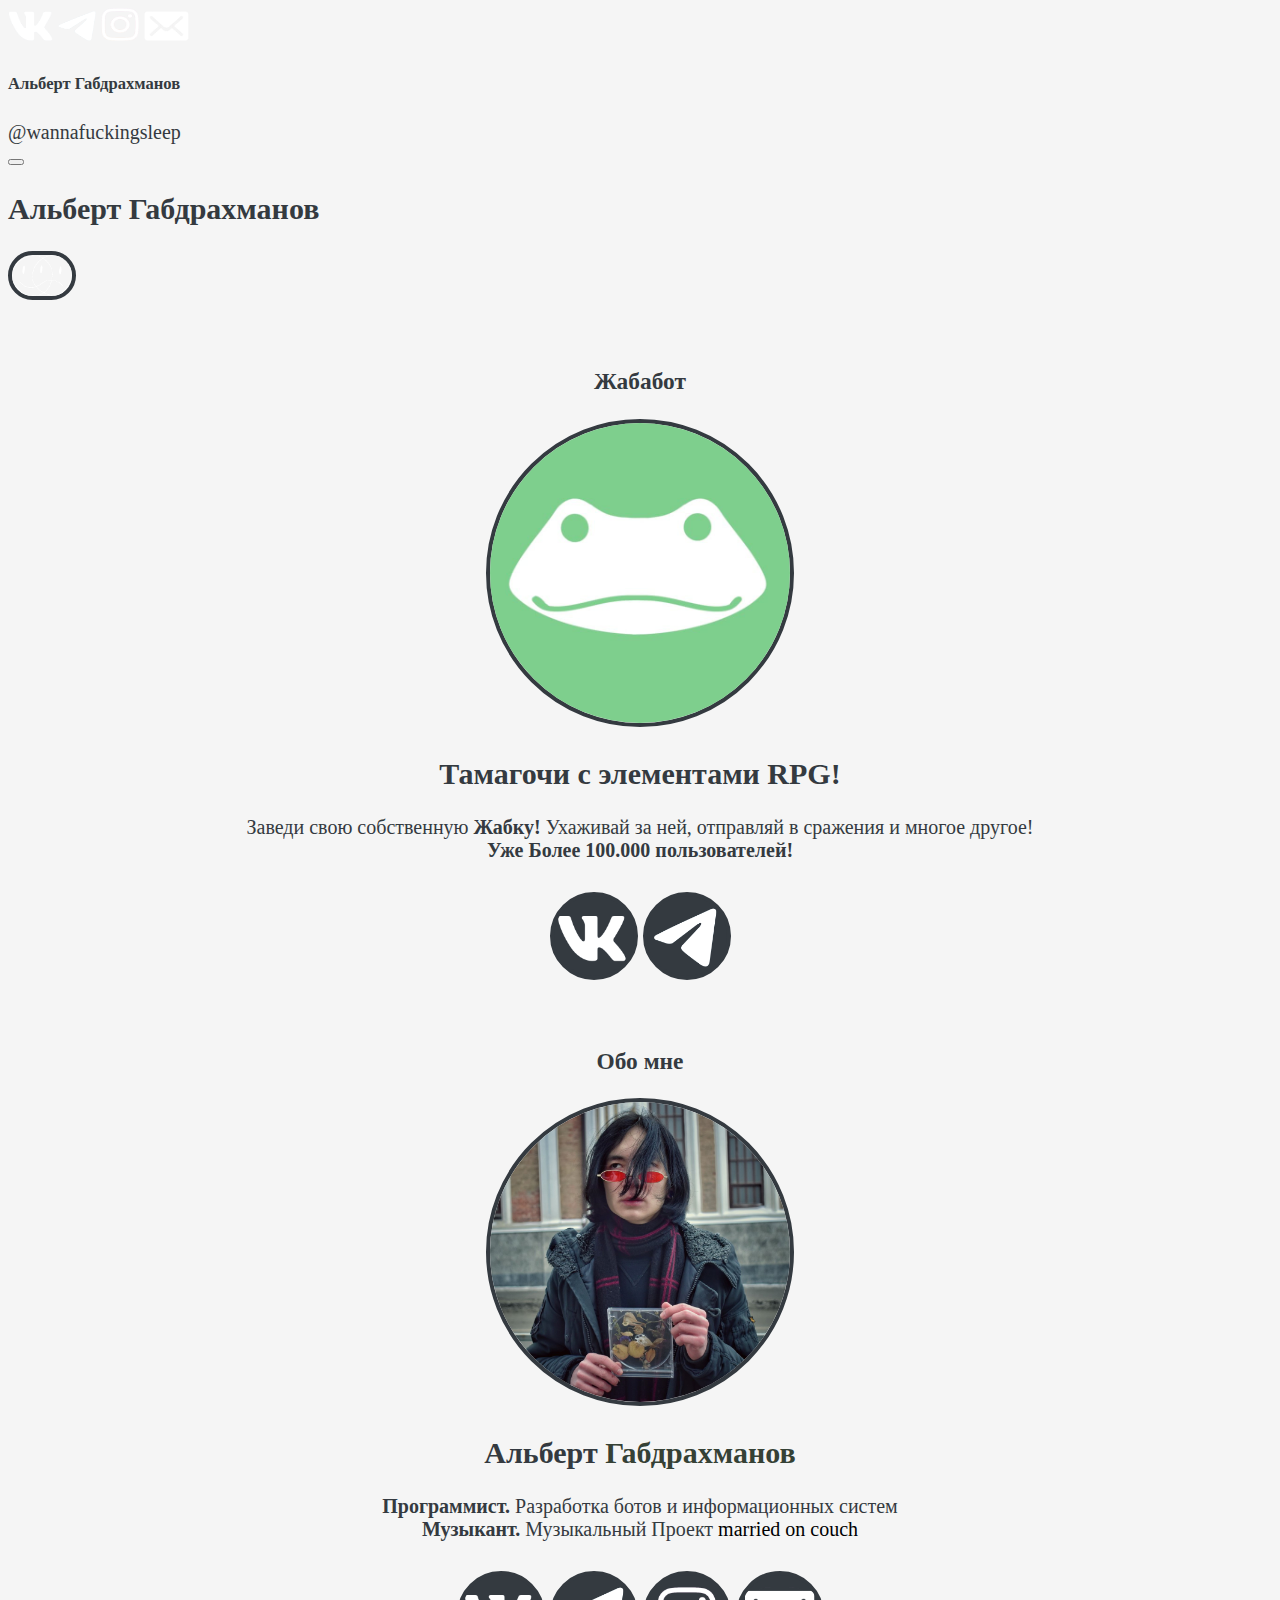
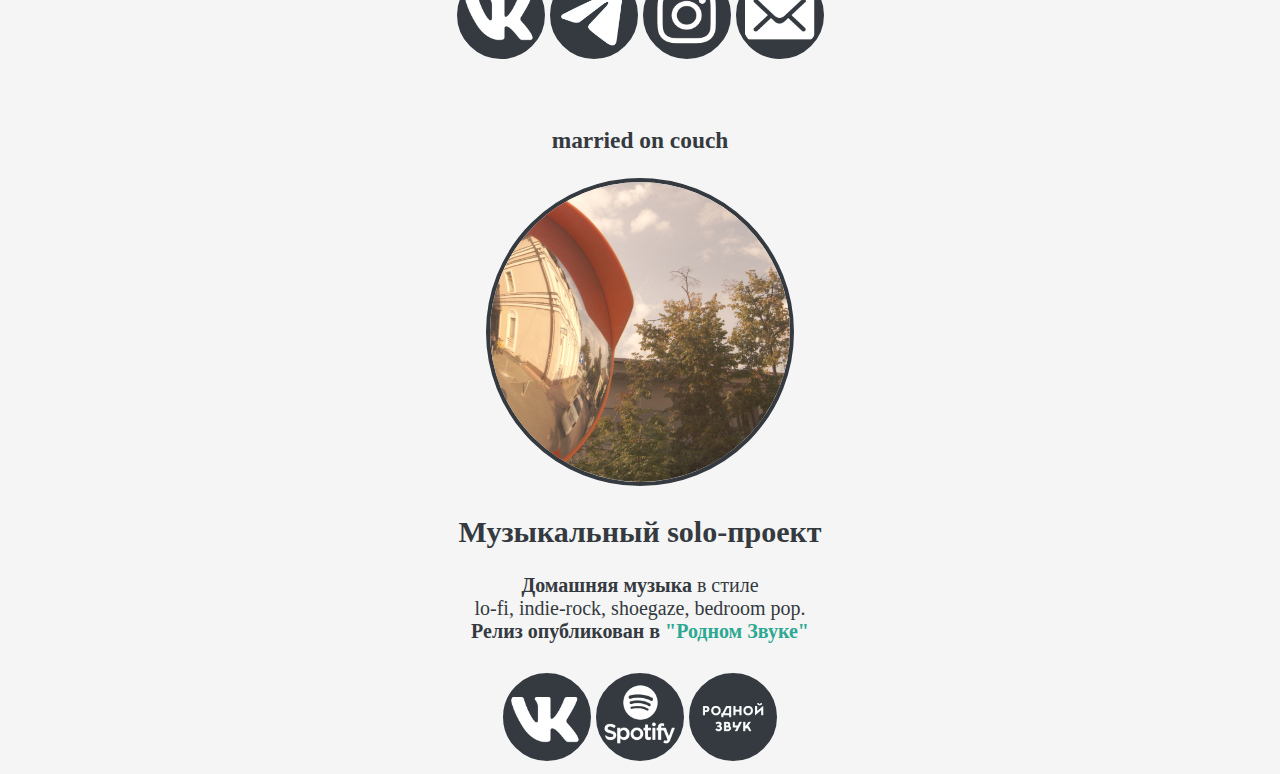
==== index.html @ 357e08f5 "modify adaptation" ====
<!doctype html>
<html lang="en">
  <head>
	<meta charset="utf-8">
	<title>Wanna Sleep!</title>
	<link rel="shortcut icon" href="logo.ico" type="image/x-icon">
	<link rel="stylesheet" href="https://cdn.jsdelivr.net/npm/bootstrap@4.5.3/dist/css/bootstrap.min.css"
		  integrity="sha384-TX8t27EcRE3e/ihU7zmQxVncDAy5uIKz4rEkgIXeMed4M0jlfIDPvg6uqKI2xXr2"
		  crossorigin="anonymous">
	<link rel="stylesheet" href="home_style.css">
	
  </head>
  <body style="background-color: whitesmoke;">

	<div class="collapse" id="navbarToggleExternalContent">
		<div class="bg-dark p-1">
			<a class="navbar-brand" href="https://vk.com/wannafuckingsleep" target="_blank">
				<img src="vklogo.png" width="45" height="30" alt="" loading="lazy">
			</a>
			<a class="navbar-brand" href="https://t.me/wannafuckingsleep" target="_blank">
				<img src="tglogo.png" width="38" height="30" alt="" loading="lazy">
			</a>
			<a class="navbar-brand" href="https://instagram.com/wannafuckingsleep" target="_blank">
				<img src="instlogo.png" width="38" height="33" alt="" loading="lazy">
			</a>
			<a class="navbar-brand" href="mailto:wannasleeptoday@gmail.com" target="_blank">
				<img src="emaillogo.png" width="45" height="30" alt="" loading="lazy">
			</a>
			<h5 class="text-white h5">Альберт Габдрахманов</h5>
			<span class="text-muted">@wannafuckingsleep</span>
		</div>
	</div>
	<div>
		<nav class="navbar navbar-dark bg-dark">
			<button class="navbar-toggler" type="button" data-toggle="collapse" data-target="#navbarToggleExternalContent" aria-controls="navbarToggleExternalContent" aria-expanded="false" aria-label="Toggle navigation">
			<span class="navbar-toggler-icon"></span>
			</button>
			<h2 class="text-white h2">Альберт Габдрахманов</h2>
			<img id="my_photo" src="wannasleep.png" alt="" width="60" height="41">
			
		</nav>
	</div>
	
	<div class="container-fluid">
		<div class="row">
			<div class="col-xs-6 col-sm-6 col-md-6 col-lg-4" style="background-color: whitesmoke; text-align: center;">
				<h3 style="margin-top: 5%;"><strong>Жабабот</strong></h3>
				<img id="main_photo" src="toadbot.jpg" alt="">
				<p></p>
				<h2><span><strong>Тамагочи с элементами RPG!</strong></span><br/></h2>
				<p>Заведи</span> свою собственную <strong>Жабку!</strong> Ухаживай за ней, отправляй в сражения и многое другое! <strong><br>Уже Более 100.000 пользователей!</strong></p>
				<a href="https://vk.com/toadbot" target="_blank"><img class="link_image" src='vk.png'></a>
				<a href="https://t.me/tgtoadbot?start" target="_blank"><img class="link_image"' src='tg.png'></a>
				
			</div>

			<div class="col-xs-6 col-sm-6 col-md-6 col-lg-4" style="background-color: whitesmoke; text-align: center;">
				<h3 style="margin-top: 5%;"><strong>Обо мне</strong></h3>
				<img id="main_photo" src="albert.jpg" alt="">
				<p></p>
				<h2><strong>Альберт<span style="color: #354135;"> Габдрахманов</span></strong></h2>
				<p><span><strong>Программист.</strong></span> Разработка ботов и информационных систем<br/>
					<span><strong>Музыкант.</strong></span> Музыкальный Проект 
					<a href='https://vk.com/somethingband' target="_blank" style="text-decoration:none; color: black">married on couch</a>
				</p>
				<a href="https://vk.com/gafcat" target="_blank"><img class="link_image" src='vk.png'></a>
				<a href="https://t.me/wannafuckingsleep" target="_blank"><img class="link_image"' src='tg.png'></a>
				<a href="https://instagram.com/wannafuckingsleep" target="_blank"><img class="link_image" src='inst.png'></a>
				<a href="mailto:wannasleeptoday@gmail.com" target="_blank"><img class="link_image" src='email.png'></a>
			</div>

			<div class="col-xs-12 col-sm-12 col-md-12 col-lg-4" style="background-color: whitesmoke; text-align: center;">
				<h3 style="margin-top: 5%;"><strong>married on couch</strong></h3>
				<img id="main_photo" src="married_on_couch.jpg" alt="">
				<p></p>
				<h2><strong>Музыкальный solo-проект<br></strong></h2>
				<p><strong>Домашняя музыка</strong> в стиле<br>lo-fi, indie-rock, shoegaze, bedroom pop.<br><strong>Релиз опубликован в 
					<a href="https://vk.com/wannafuckingsleep?w=wall-83415396_294739" target="_blank" style="color: #2DA893;">"Родном Звуке"</a></strong></p>
				<a href="https://vk.com/somethingband" target="_blank"><img class="link_image" src='vk.png'></a>
				<a href="https://open.spotify.com/artist/51agpP5wE0UIrntJrgOd04?si=Q4B6SmhaS-mUY4qS6zuETg" target="_blank"><img class="link_image"' src='spotify.png'></a>
				<a href="https://vk.com/wannafuckingsleep?w=wall-83415396_294739" target="_blank"><img class="link_image" src='rz.png'></a>
			</div>
			<!-- <div class="col-xs-12 col-sm-12 col-md-12 col-lg-12" style="background-color: whitesmoke; text-align: center;">
				<p>@wannafuckingsleep</p>
			</div> -->
		</div>
	</div>
	<script src="https://code.jquery.com/jquery-3.5.1.slim.min.js" integrity="sha384-DfXdz2htPH0lsSSs5nCTpuj/zy4C+OGpamoFVy38MVBnE+IbbVYUew+OrCXaRkfj" crossorigin="anonymous"></script>
	<script src="https://cdn.jsdelivr.net/npm/bootstrap@4.5.3/dist/js/bootstrap.bundle.min.js" integrity="sha384-ho+j7jyWK8fNQe+A12Hb8AhRq26LrZ/JpcUGGOn+Y7RsweNrtN/tE3MoK7ZeZDyx" crossorigin="anonymous"></script>
  </body>
</html>
---- home_style.css ----
body {
    font-size: 20px;
    font-weight: 400;
    color: #343A40;
}
#my_photo {
    border: 4px solid #343A40;
    border-radius: 150px;
}
#main_photo {
    border: 4px solid #343A40;
    border-radius: 300px;
    width: 300px;
    height: 300px;
    text-align: center;
}
.link_image {
    border: 4px solid #343A40;
    background-color: #343A40;
    border-radius: 300px;
    width: 80px;
    height: 80px;
    margin-top: 10px;
}
.link_image:hover {
    border: 4px solid #1d1e20;
    background-color: #1d1e20;
}
a {
    text-decoration:none;
}
html, body {
    overflow: visible;
}
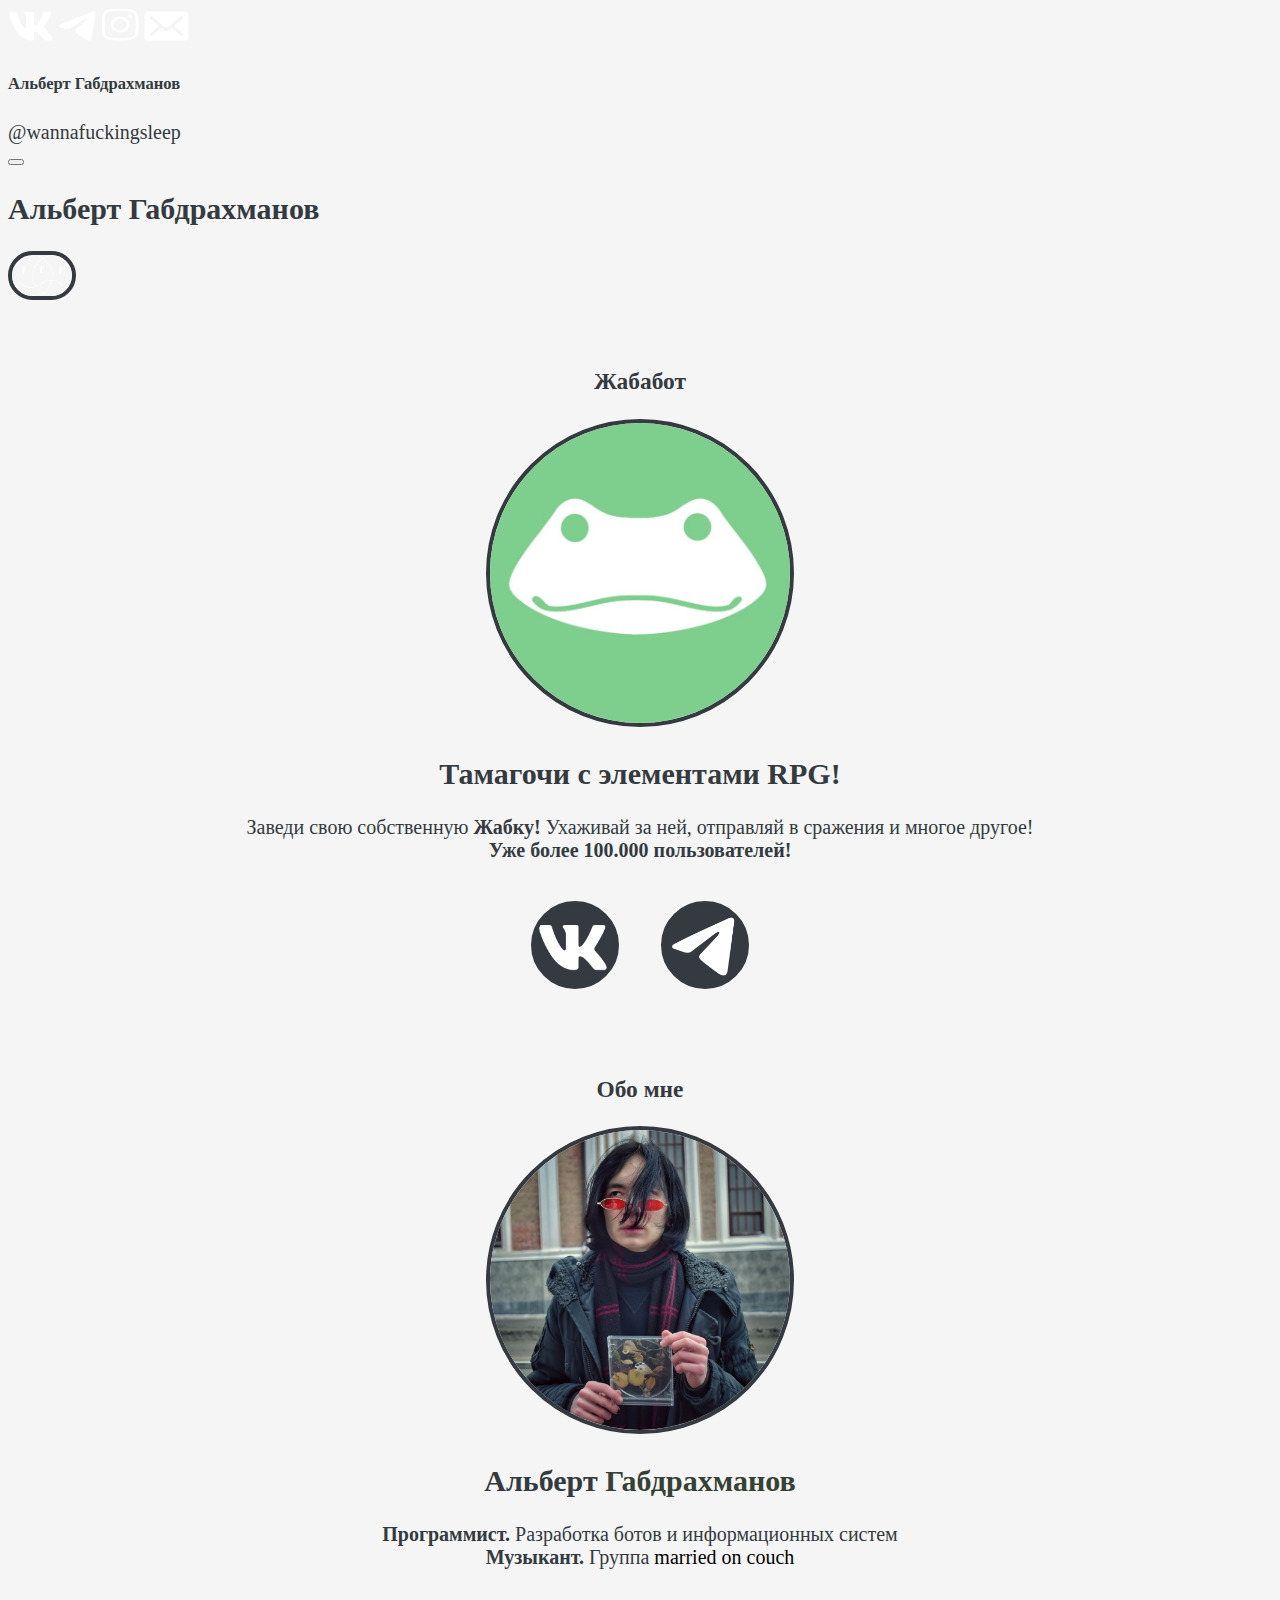
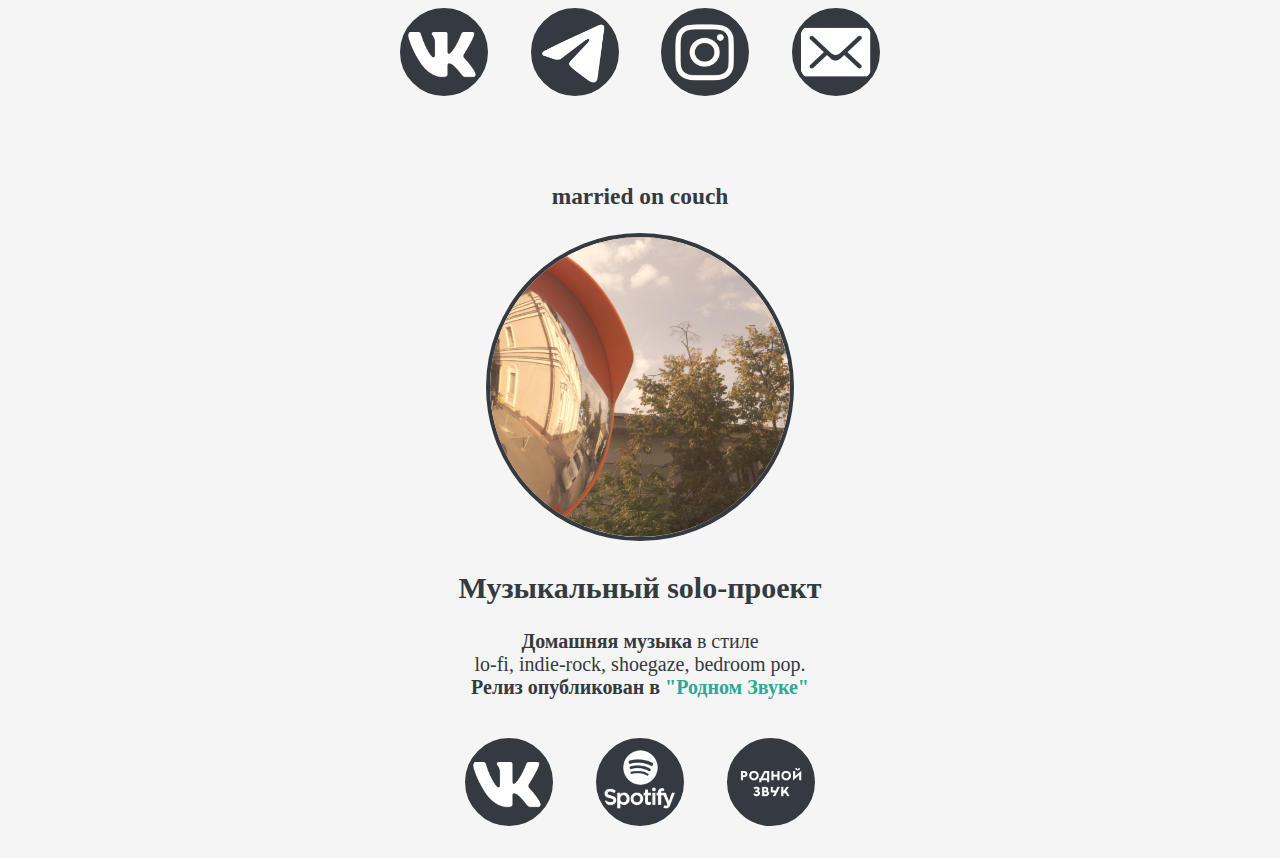
==== commit 5cbe1452: "text fixes" ====
--- a/index.html
+++ b/index.html
@@ -48,7 +48,8 @@
 				<img id="main_photo" src="toadbot.jpg" alt="">
 				<p></p>
 				<h2><span><strong>Тамагочи с элементами RPG!</strong></span><br/></h2>
-				<p>Заведи</span> свою собственную <strong>Жабку!</strong> Ухаживай за ней, отправляй в сражения и многое другое! <strong><br>Уже Более 100.000 пользователей!</strong></p>
+				<p>Заведи</span> свою собственную <strong>Жабку!</strong> Ухаживай за ней, отправляй в сражения и многое другое! <strong>
+					<br>Уже более 100.000 пользователей!</strong></p>
 				<a href="https://vk.com/toadbot" target="_blank"><img class="link_image" src='vk.png'></a>
 				<a href="https://t.me/tgtoadbot?start" target="_blank"><img class="link_image"' src='tg.png'></a>
 				
@@ -60,7 +61,7 @@
 				<p></p>
 				<h2><strong>Альберт<span style="color: #354135;"> Габдрахманов</span></strong></h2>
 				<p><span><strong>Программист.</strong></span> Разработка ботов и информационных систем<br/>
-					<span><strong>Музыкант.</strong></span> Музыкальный Проект 
+					<span><strong>Музыкант.</strong></span> Группа 
 					<a href='https://vk.com/somethingband' target="_blank" style="text-decoration:none; color: black">married on couch</a>
 				</p>
 				<a href="https://vk.com/gafcat" target="_blank"><img class="link_image" src='vk.png'></a>
--- a/home_style.css
+++ b/home_style.css
@@ -21,6 +21,7 @@
     width: 80px;
     height: 80px;
     margin-top: 10px;
+    margin: 1.5%;
 }
 .link_image:hover {
     border: 4px solid #1d1e20;
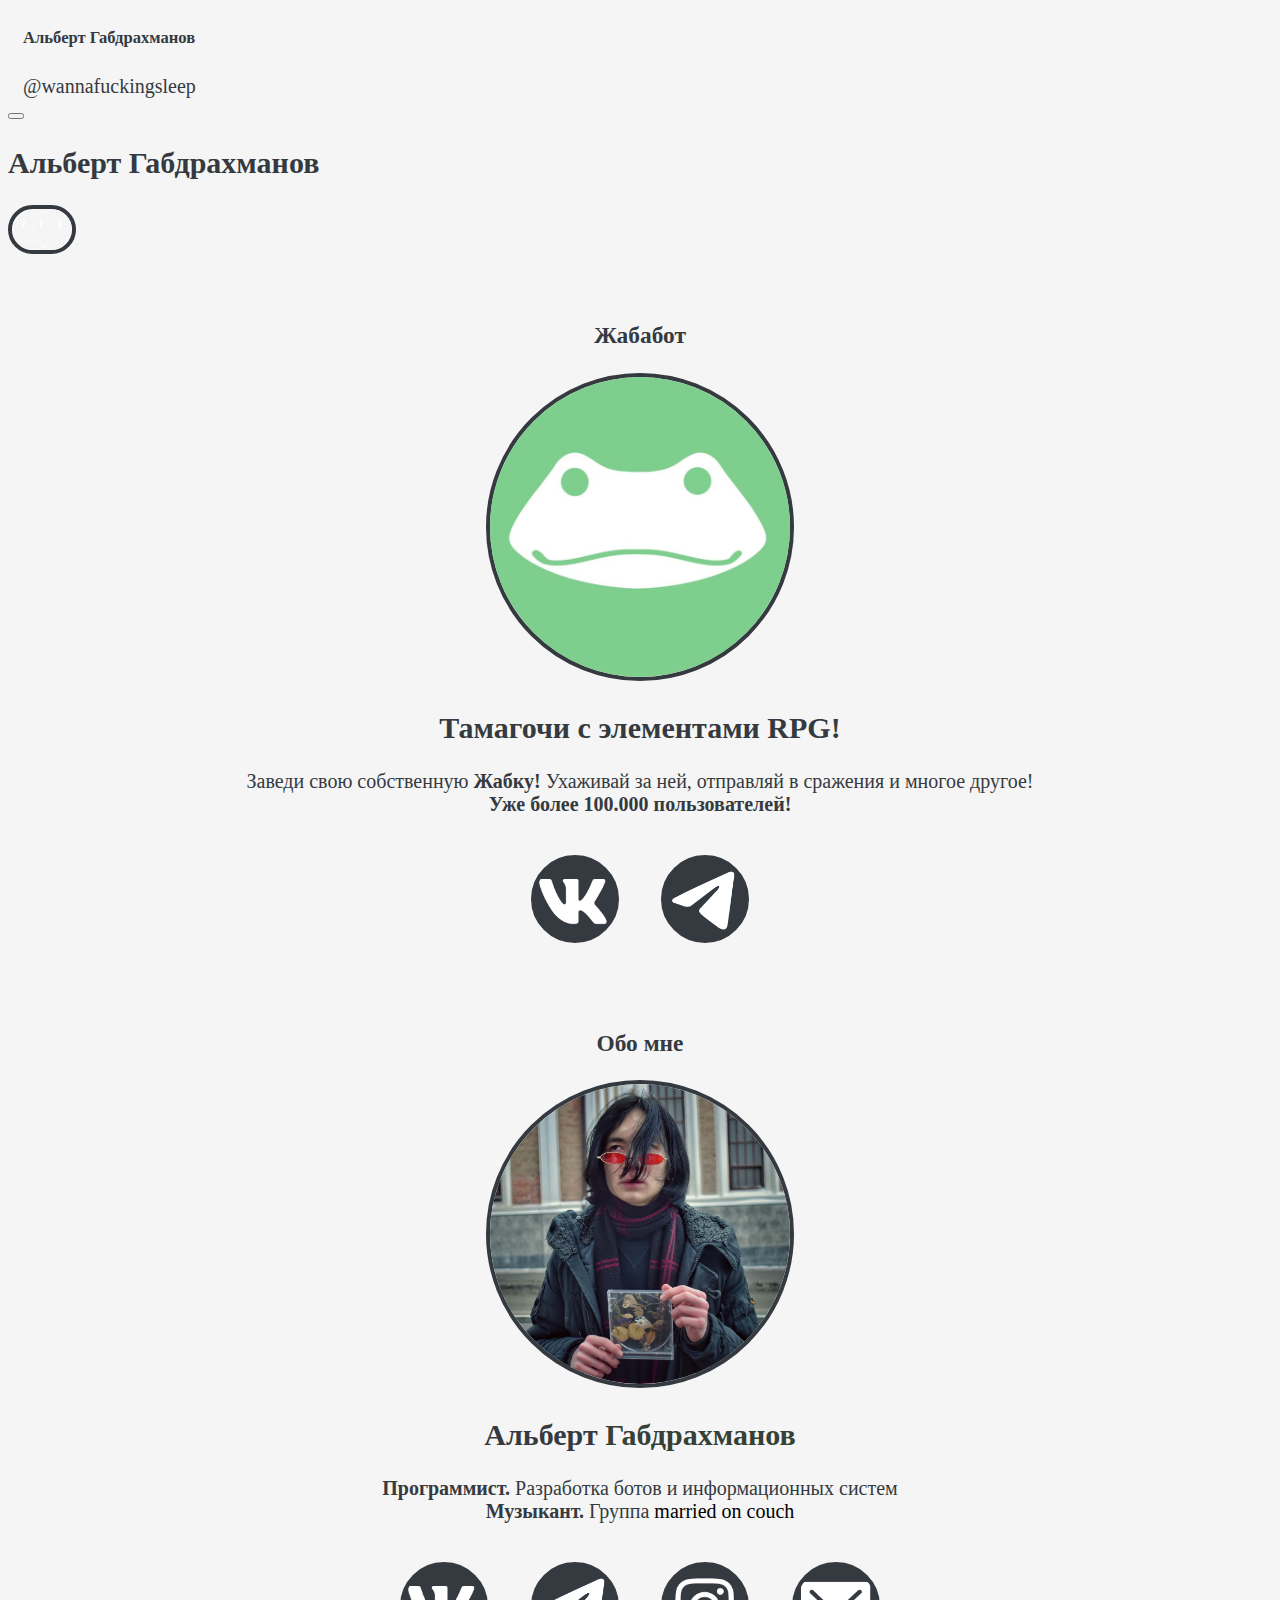
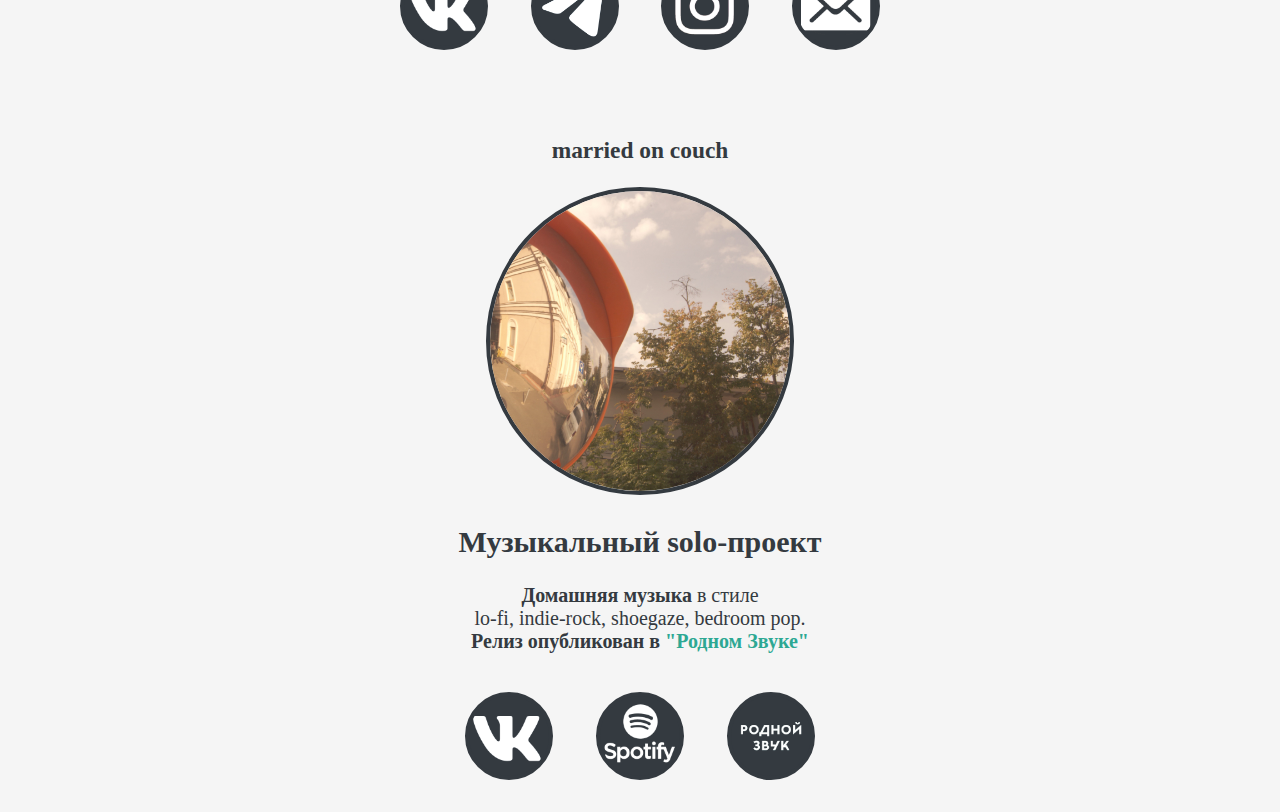
==== commit 3555b63d: "navbar button fix" ====
--- a/index.html
+++ b/index.html
@@ -14,7 +14,10 @@
 
 	<div class="collapse" id="navbarToggleExternalContent">
 		<div class="bg-dark p-1">
-			<a class="navbar-brand" href="https://vk.com/wannafuckingsleep" target="_blank">
+			
+			<h5 class="text-white h5" style="margin-left: 15px;">Альберт Габдрахманов</h5>
+			<span class="text-muted" style="margin-left: 15px;">@wannafuckingsleep</span>
+			<!-- <a class="navbar-brand" href="https://vk.com/wannafuckingsleep" target="_blank" style="text-align:right;">
 				<img src="vklogo.png" width="45" height="30" alt="" loading="lazy">
 			</a>
 			<a class="navbar-brand" href="https://t.me/wannafuckingsleep" target="_blank">
@@ -25,9 +28,7 @@
 			</a>
 			<a class="navbar-brand" href="mailto:wannasleeptoday@gmail.com" target="_blank">
 				<img src="emaillogo.png" width="45" height="30" alt="" loading="lazy">
-			</a>
-			<h5 class="text-white h5">Альберт Габдрахманов</h5>
-			<span class="text-muted">@wannafuckingsleep</span>
+			</a> -->
 		</div>
 	</div>
 	<div>
@@ -41,7 +42,7 @@
 		</nav>
 	</div>
 	
-	<div class="container-fluid">
+	<div class="container-fluid" style="margin-top: 20px;">
 		<div class="row">
 			<div class="col-xs-6 col-sm-6 col-md-6 col-lg-4" style="background-color: whitesmoke; text-align: center;">
 				<h3 style="margin-top: 5%;"><strong>Жабабот</strong></h3>
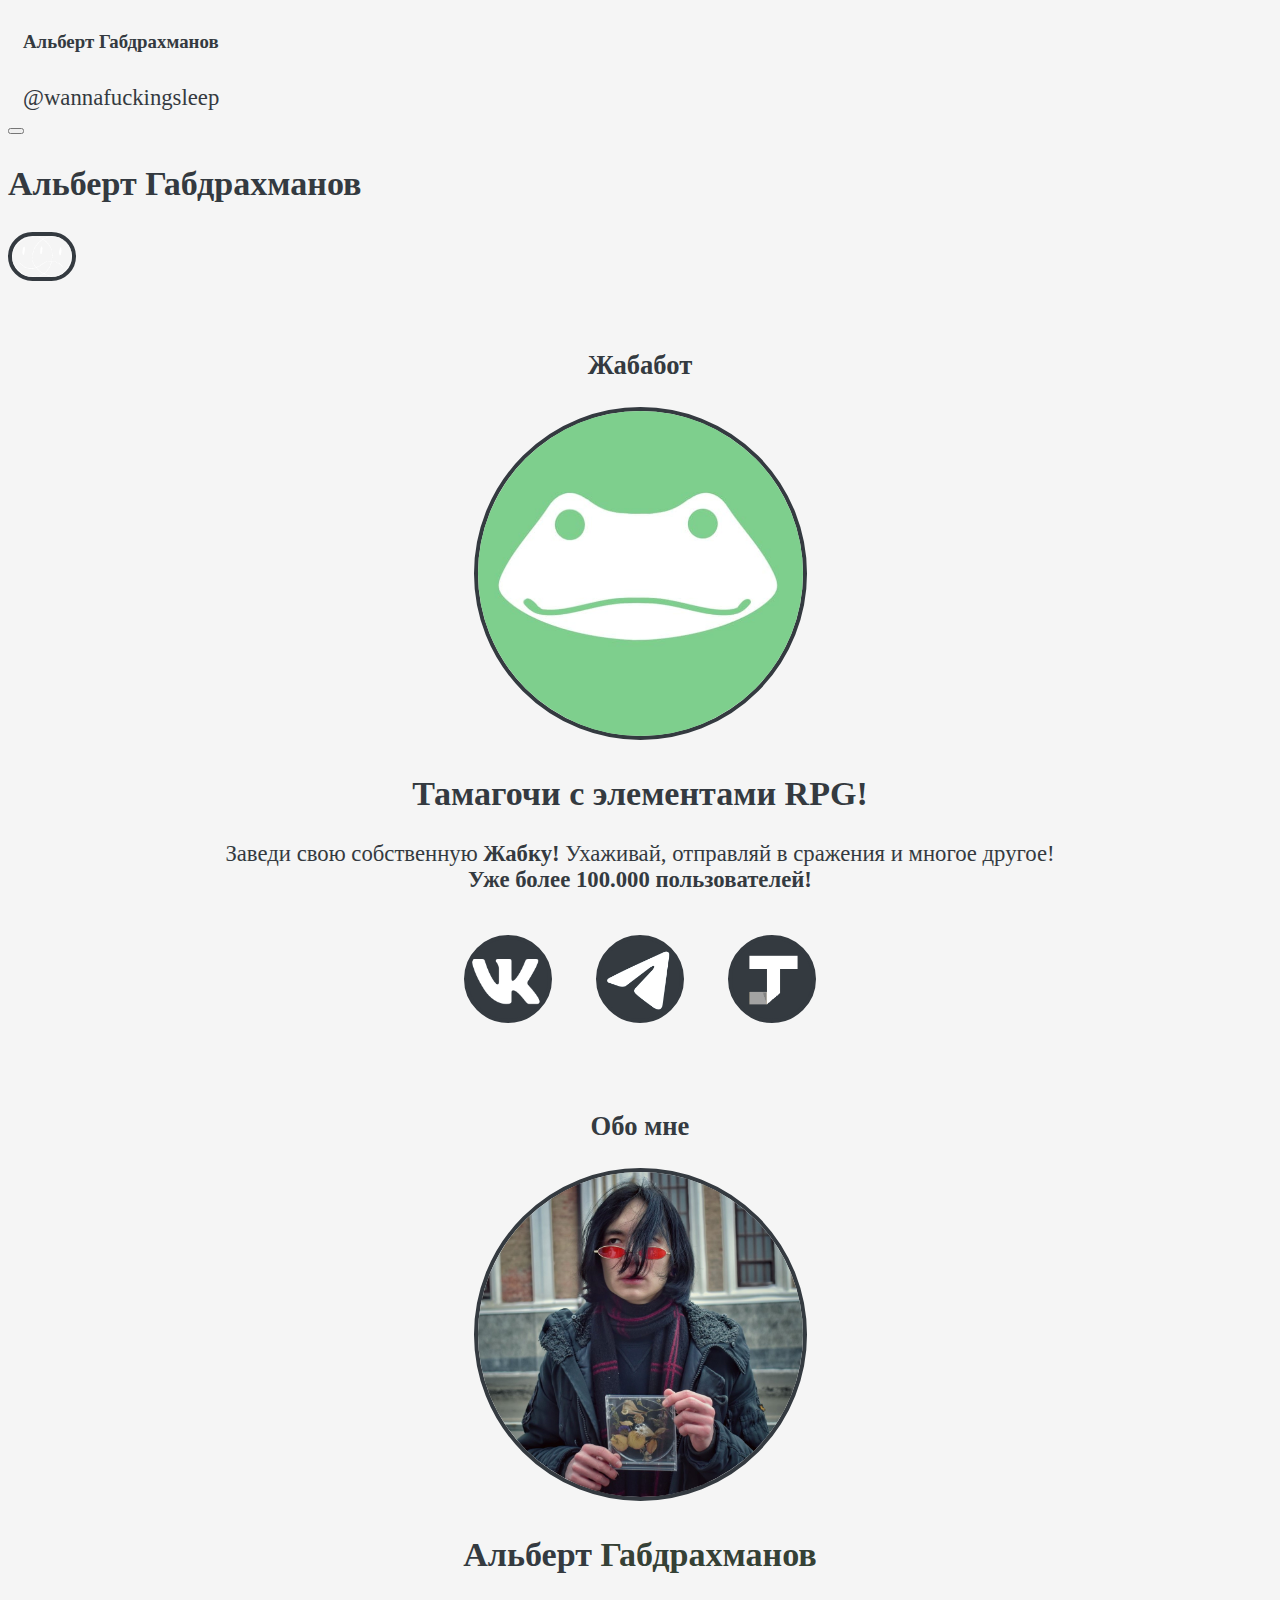
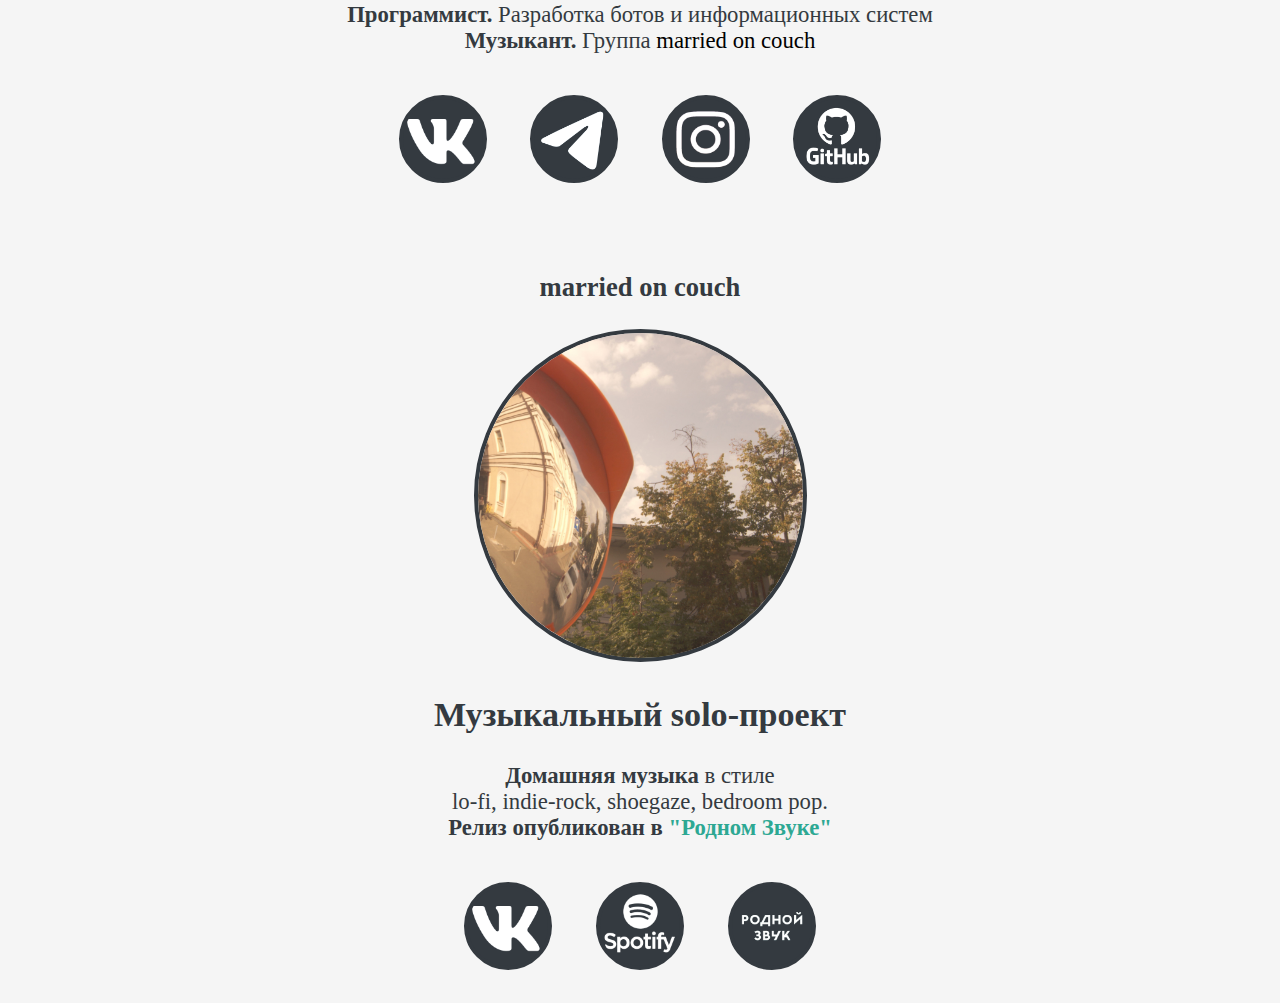
==== commit d179b5d8: "add new buttons. add image and text adaptation" ====
--- a/index.html
+++ b/index.html
@@ -2,6 +2,7 @@
 <html lang="en">
   <head>
 	<meta charset="utf-8">
+	<meta name="viewport" content="width=device-width, initial-scale=1.0">
 	<title>Wanna Sleep!</title>
 	<link rel="shortcut icon" href="logo.ico" type="image/x-icon">
 	<link rel="stylesheet" href="https://cdn.jsdelivr.net/npm/bootstrap@4.5.3/dist/css/bootstrap.min.css"
@@ -44,15 +45,18 @@
 	
 	<div class="container-fluid" style="margin-top: 20px;">
 		<div class="row">
+
 			<div class="col-xs-6 col-sm-6 col-md-6 col-lg-4" style="background-color: whitesmoke; text-align: center;">
 				<h3 style="margin-top: 5%;"><strong>Жабабот</strong></h3>
 				<img id="main_photo" src="toadbot.jpg" alt="">
 				<p></p>
 				<h2><span><strong>Тамагочи с элементами RPG!</strong></span><br/></h2>
-				<p>Заведи</span> свою собственную <strong>Жабку!</strong> Ухаживай за ней, отправляй в сражения и многое другое! <strong>
+				<p>Заведи</span> свою собственную <strong>Жабку!</strong> Ухаживай, отправляй в сражения и многое другое! <strong>
 					<br>Уже более 100.000 пользователей!</strong></p>
 				<a href="https://vk.com/toadbot" target="_blank"><img class="link_image" src='vk.png'></a>
 				<a href="https://t.me/tgtoadbot?start" target="_blank"><img class="link_image"' src='tg.png'></a>
+				<a href="https://tjournal.ru/internet/338840-zhababot-s-zhabami-i-lyagushkami-kak-karmannyy-tamagochi-s-elementami-mmorpg-obedinil-v-chatah-tysyachi-lyudey"
+				 	target="_blank"><img class="link_image"' src='tj.png'></a>
 				
 			</div>
 
@@ -68,7 +72,7 @@
 				<a href="https://vk.com/gafcat" target="_blank"><img class="link_image" src='vk.png'></a>
 				<a href="https://t.me/wannafuckingsleep" target="_blank"><img class="link_image"' src='tg.png'></a>
 				<a href="https://instagram.com/wannafuckingsleep" target="_blank"><img class="link_image" src='inst.png'></a>
-				<a href="mailto:wannasleeptoday@gmail.com" target="_blank"><img class="link_image" src='email.png'></a>
+				<a href="https://github.com/wannafuckingsleep" target="_blank"><img class="link_image" src='git.png'></a>
 			</div>
 
 			<div class="col-xs-12 col-sm-12 col-md-12 col-lg-4" style="background-color: whitesmoke; text-align: center;">
--- a/home_style.css
+++ b/home_style.css
@@ -1,5 +1,5 @@
 body {
-    font-size: 20px;
+    font-size: 1.42rem;
     font-weight: 400;
     color: #343A40;
 }
@@ -10,9 +10,12 @@
 #main_photo {
     border: 4px solid #343A40;
     border-radius: 300px;
-    width: 300px;
-    height: 300px;
+    width: 325px;
+    height: 325px;
     text-align: center;
+    display: inline-block;
+    height: auto;
+    max-width: 100%;
 }
 .link_image {
     border: 4px solid #343A40;
@@ -24,12 +27,9 @@
     margin: 1.5%;
 }
 .link_image:hover {
-    border: 4px solid #1d1e20;
-    background-color: #1d1e20;
+    border: 4px solid black;
+    background-color: black;
 }
 a {
     text-decoration:none;
 }
-html, body {
-    overflow: visible;
-}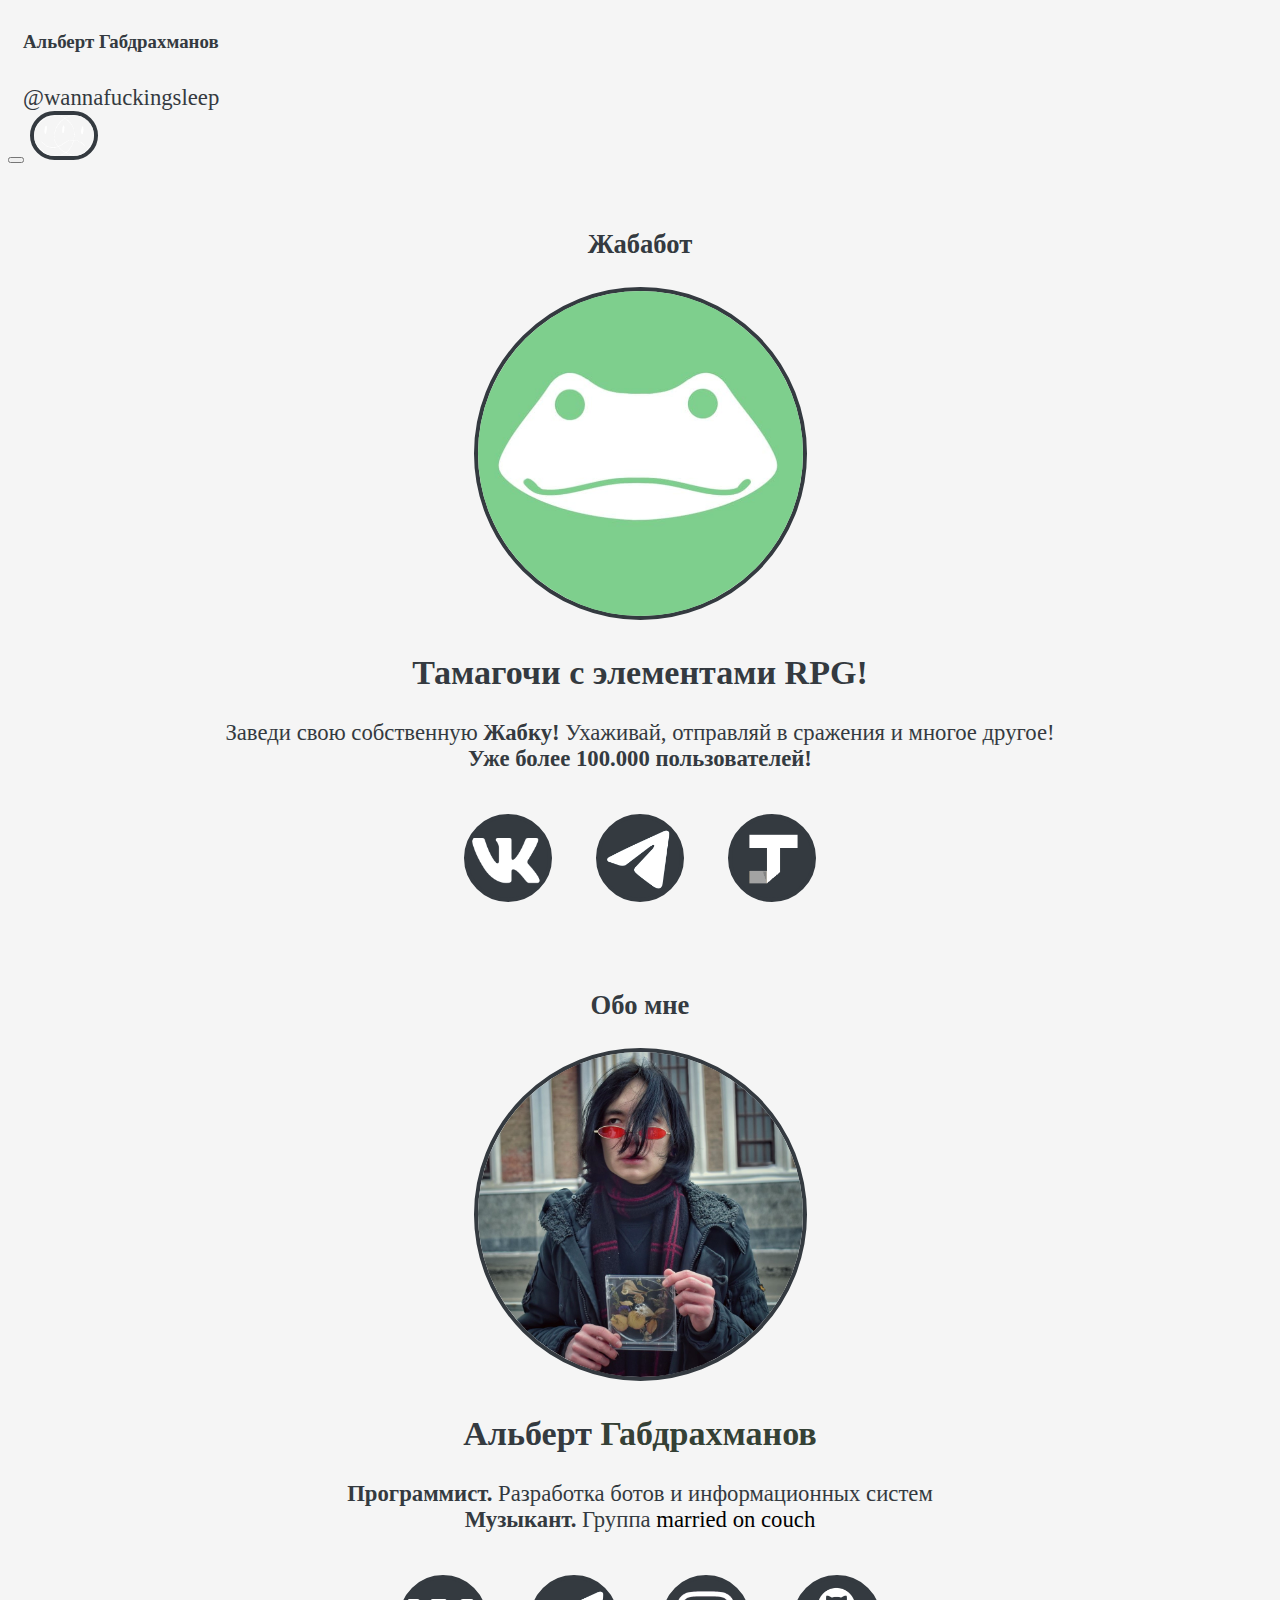
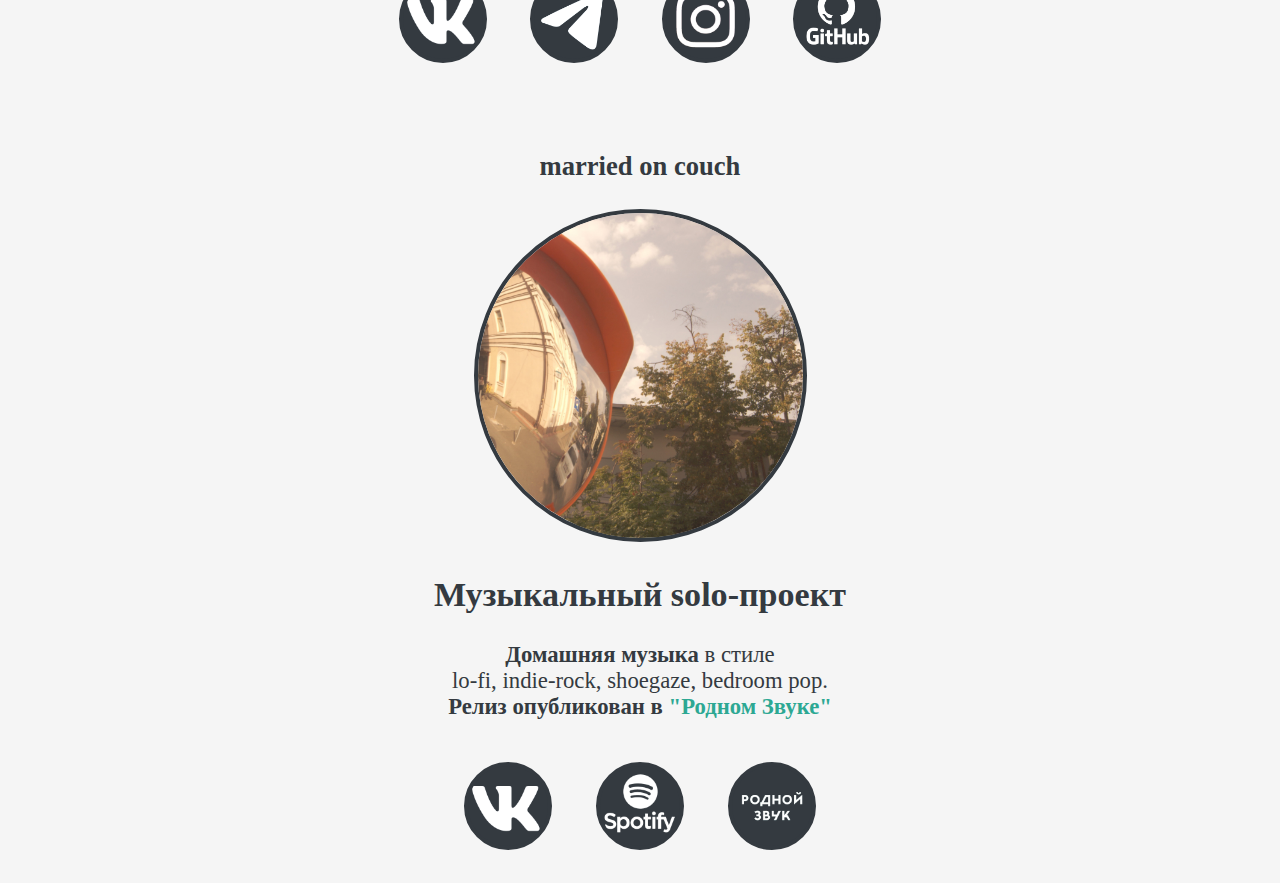
==== commit 833ae4a9: "mobile adaptive for block position number" ====
--- a/index.html
+++ b/index.html
@@ -37,7 +37,7 @@
 			<button class="navbar-toggler" type="button" data-toggle="collapse" data-target="#navbarToggleExternalContent" aria-controls="navbarToggleExternalContent" aria-expanded="false" aria-label="Toggle navigation">
 			<span class="navbar-toggler-icon"></span>
 			</button>
-			<h2 class="text-white h2">Альберт Габдрахманов</h2>
+			<!-- <h2 class="text-white h2">Альберт Габдрахманов</h2> -->
 			<img id="my_photo" src="wannasleep.png" alt="" width="60" height="41">
 			
 		</nav>
@@ -46,7 +46,7 @@
 	<div class="container-fluid" style="margin-top: 20px;">
 		<div class="row">
 
-			<div class="col-xs-6 col-sm-6 col-md-6 col-lg-4" style="background-color: whitesmoke; text-align: center;">
+			<div class="col-xs-12 col-md-4 order-sm-first order-second" style="background-color: whitesmoke; text-align: center;">
 				<h3 style="margin-top: 5%;"><strong>Жабабот</strong></h3>
 				<img id="main_photo" src="toadbot.jpg" alt="">
 				<p></p>
@@ -57,10 +57,9 @@
 				<a href="https://t.me/tgtoadbot?start" target="_blank"><img class="link_image"' src='tg.png'></a>
 				<a href="https://tjournal.ru/internet/338840-zhababot-s-zhabami-i-lyagushkami-kak-karmannyy-tamagochi-s-elementami-mmorpg-obedinil-v-chatah-tysyachi-lyudey"
 				 	target="_blank"><img class="link_image"' src='tj.png'></a>
-				
 			</div>
 
-			<div class="col-xs-6 col-sm-6 col-md-6 col-lg-4" style="background-color: whitesmoke; text-align: center;">
+			<div class="col-xs-12 col-md-4 order-sm-second order-first" style="background-color: whitesmoke; text-align: center;">
 				<h3 style="margin-top: 5%;"><strong>Обо мне</strong></h3>
 				<img id="main_photo" src="albert.jpg" alt="">
 				<p></p>
@@ -75,7 +74,7 @@
 				<a href="https://github.com/wannafuckingsleep" target="_blank"><img class="link_image" src='git.png'></a>
 			</div>
 
-			<div class="col-xs-12 col-sm-12 col-md-12 col-lg-4" style="background-color: whitesmoke; text-align: center;">
+			<div class="col-xs-12 col-md-4" style="background-color: whitesmoke; text-align: center;">
 				<h3 style="margin-top: 5%;"><strong>married on couch</strong></h3>
 				<img id="main_photo" src="married_on_couch.jpg" alt="">
 				<p></p>
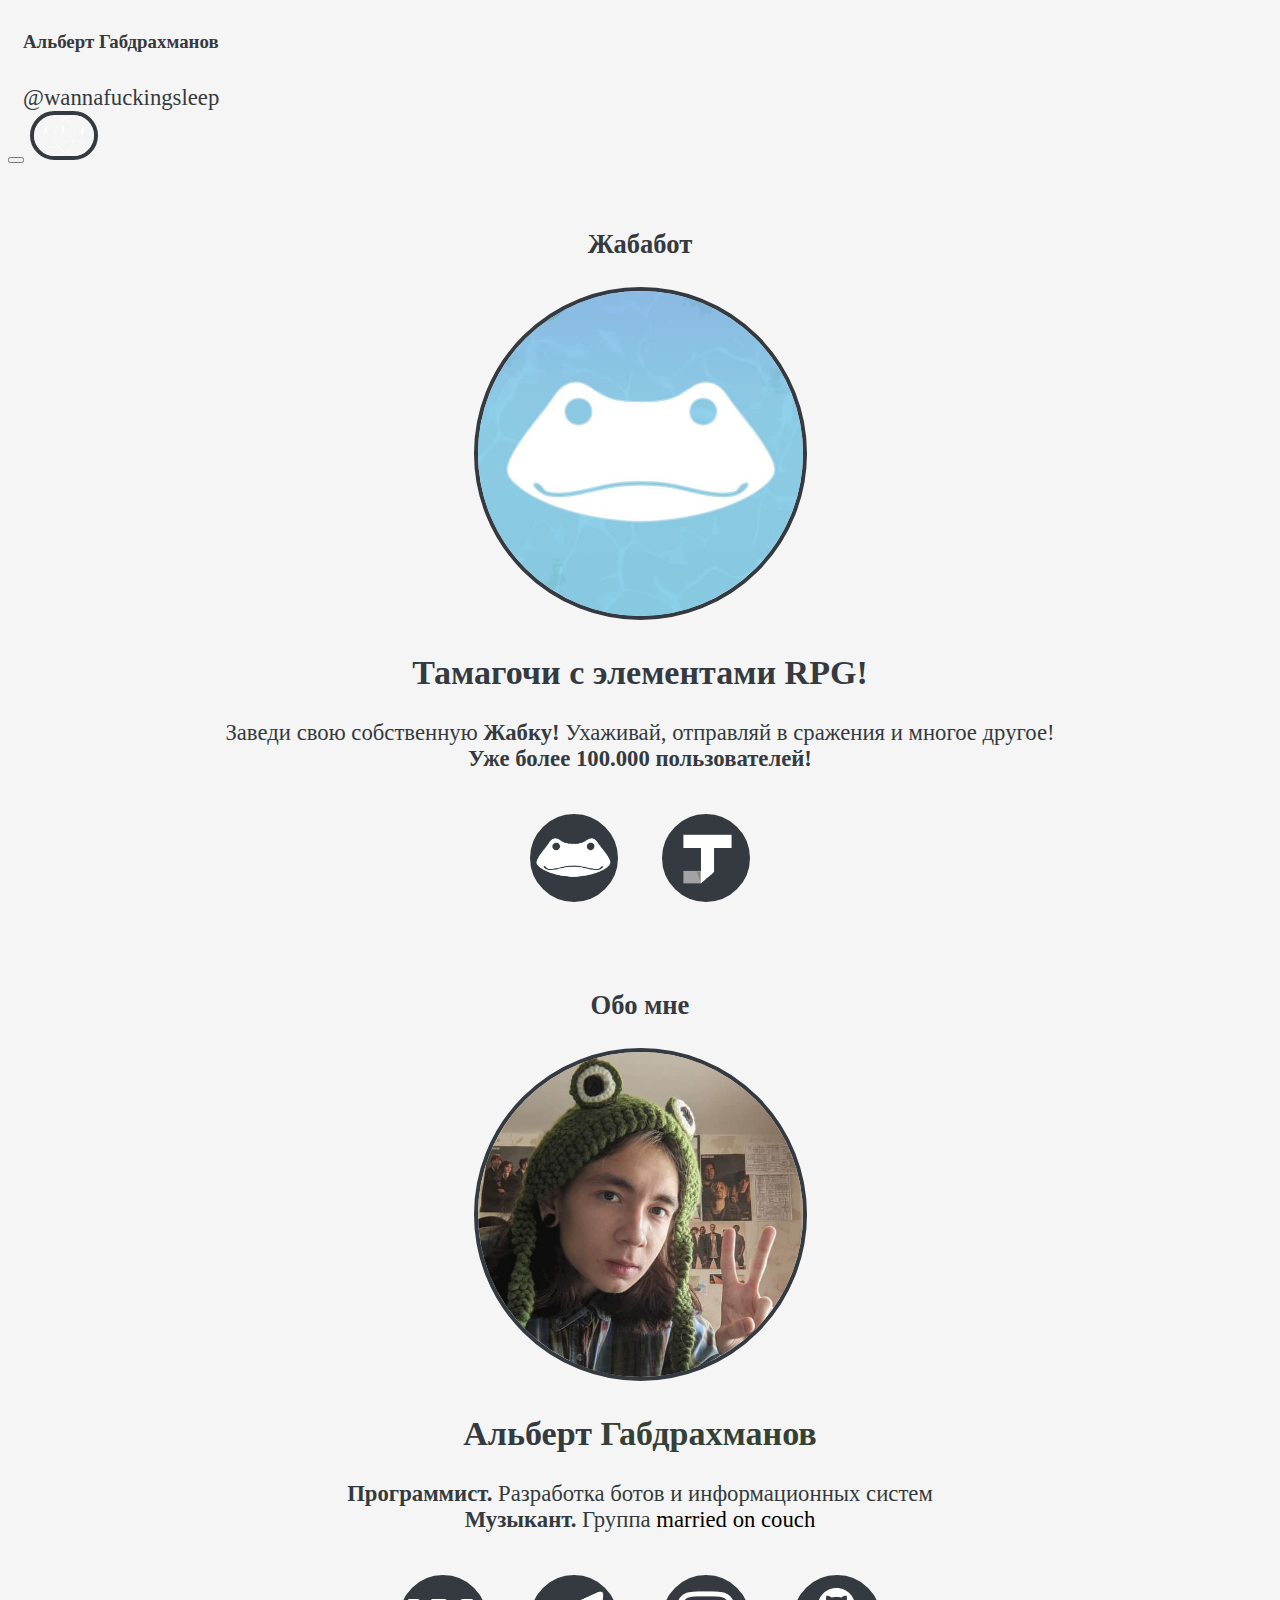
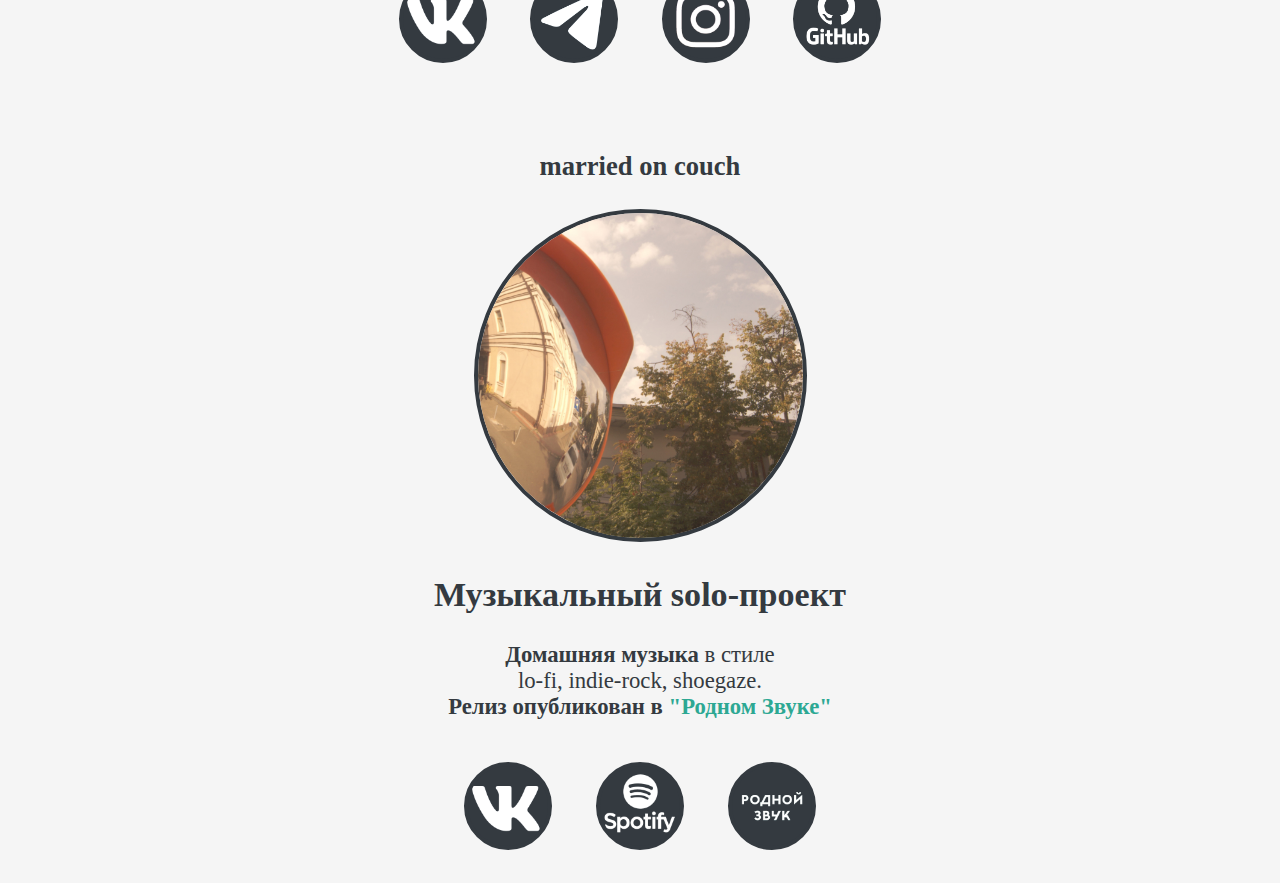
==== commit 605dec85: "new photo and buttons" ====
--- a/index.html
+++ b/index.html
@@ -53,8 +53,9 @@
 				<h2><span><strong>Тамагочи с элементами RPG!</strong></span><br/></h2>
 				<p>Заведи</span> свою собственную <strong>Жабку!</strong> Ухаживай, отправляй в сражения и многое другое! <strong>
 					<br>Уже более 100.000 пользователей!</strong></p>
-				<a href="https://vk.com/toadbot" target="_blank"><img class="link_image" src='vk.png'></a>
-				<a href="https://t.me/tgtoadbot?start" target="_blank"><img class="link_image"' src='tg.png'></a>
+				<!--<a href="https://vk.com/toadbot" target="_blank"><img class="link_image" src='vk.png'></a>
+				<a href="https://t.me/tgtoadbot?start" target="_blank"><img class="link_image"' src='tg.png'></a> -->
+				<a href="https://toadbot.ru" target="_blank"><img class="link_image"' src='toadbotsite.png'></a>
 				<a href="https://tjournal.ru/internet/338840-zhababot-s-zhabami-i-lyagushkami-kak-karmannyy-tamagochi-s-elementami-mmorpg-obedinil-v-chatah-tysyachi-lyudey"
 				 	target="_blank"><img class="link_image"' src='tj.png'></a>
 			</div>
@@ -79,7 +80,7 @@
 				<img id="main_photo" src="married_on_couch.jpg" alt="">
 				<p></p>
 				<h2><strong>Музыкальный solo-проект<br></strong></h2>
-				<p><strong>Домашняя музыка</strong> в стиле<br>lo-fi, indie-rock, shoegaze, bedroom pop.<br><strong>Релиз опубликован в 
+				<p><strong>Домашняя музыка</strong> в стиле<br>lo-fi, indie-rock, shoegaze.<br><strong>Релиз опубликован в 
 					<a href="https://vk.com/wannafuckingsleep?w=wall-83415396_294739" target="_blank" style="color: #2DA893;">"Родном Звуке"</a></strong></p>
 				<a href="https://vk.com/somethingband" target="_blank"><img class="link_image" src='vk.png'></a>
 				<a href="https://open.spotify.com/artist/51agpP5wE0UIrntJrgOd04?si=Q4B6SmhaS-mUY4qS6zuETg" target="_blank"><img class="link_image"' src='spotify.png'></a>
--- a/home_style.css
+++ b/home_style.css
@@ -25,6 +25,9 @@
     height: 80px;
     margin-top: 10px;
     margin: 1.5%;
+    display: inline-block;
+    height: auto;
+    max-width: 100%;
 }
 .link_image:hover {
     border: 4px solid black;
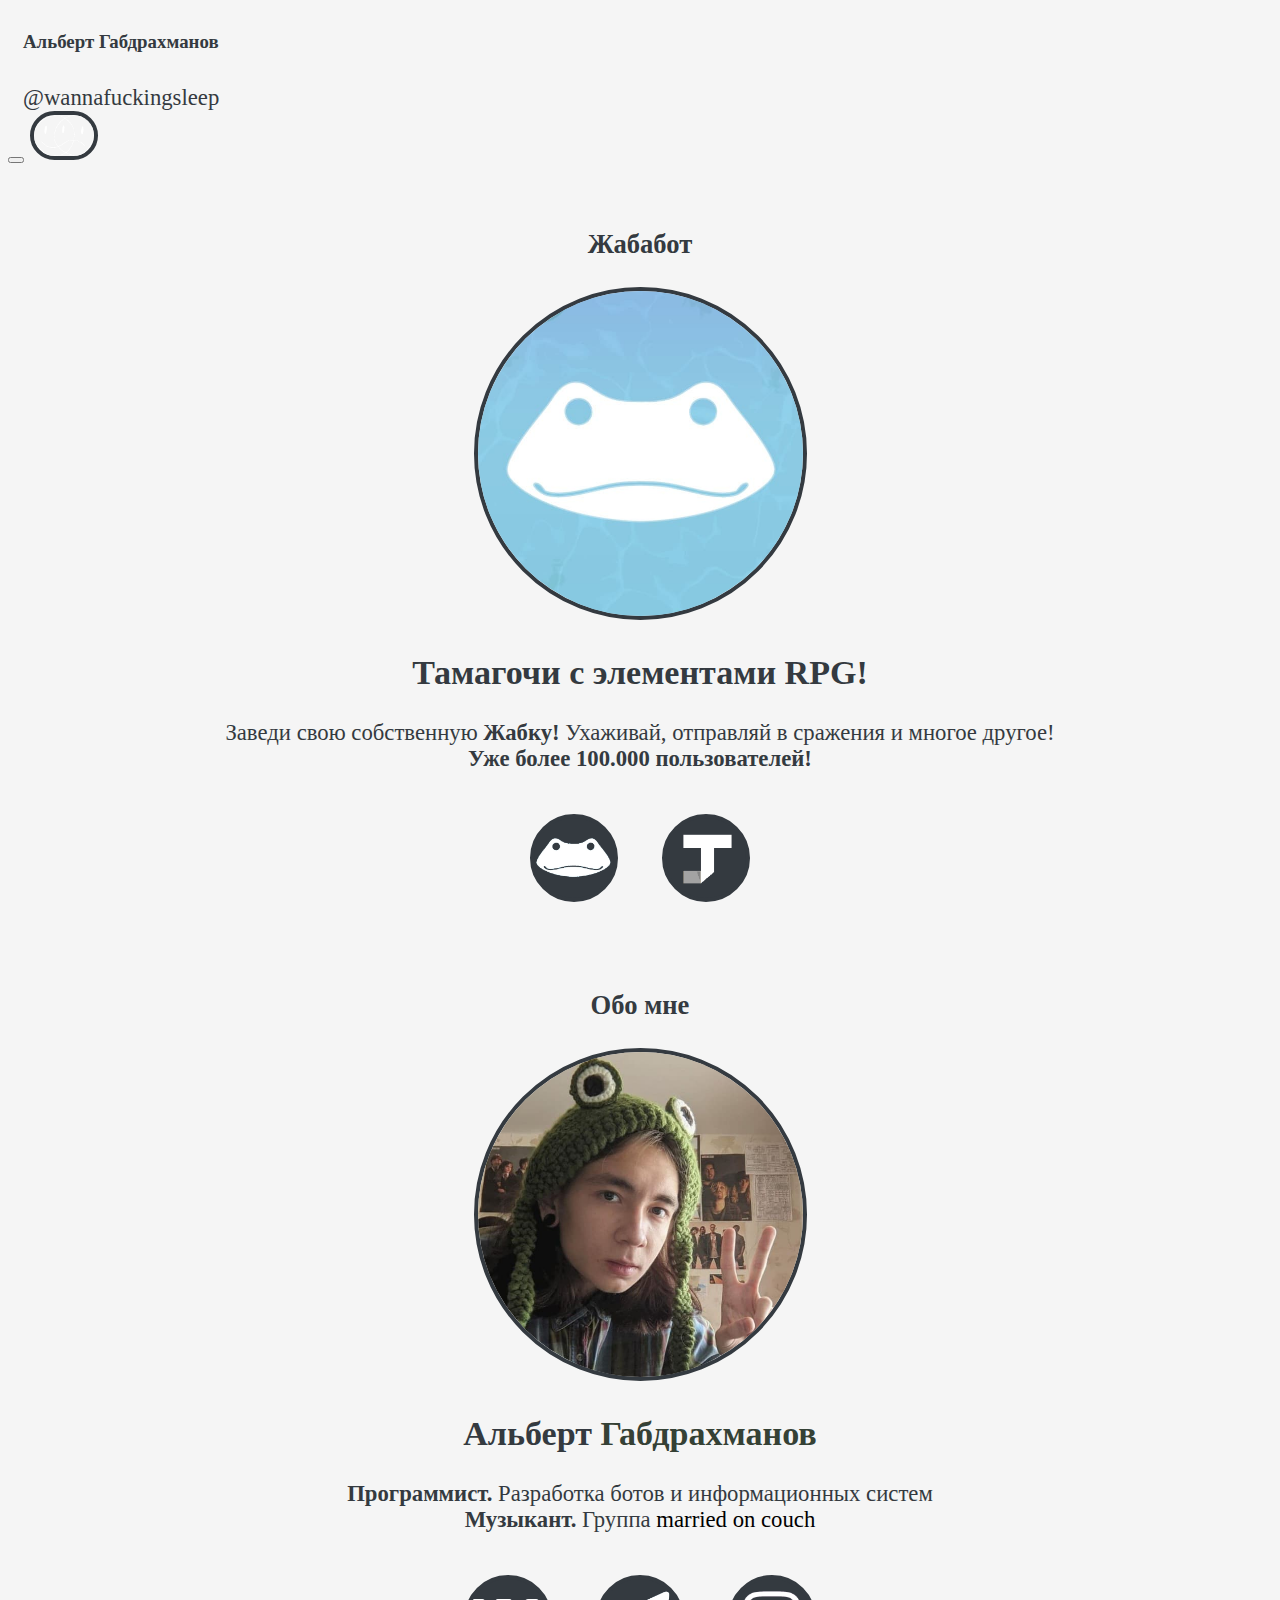
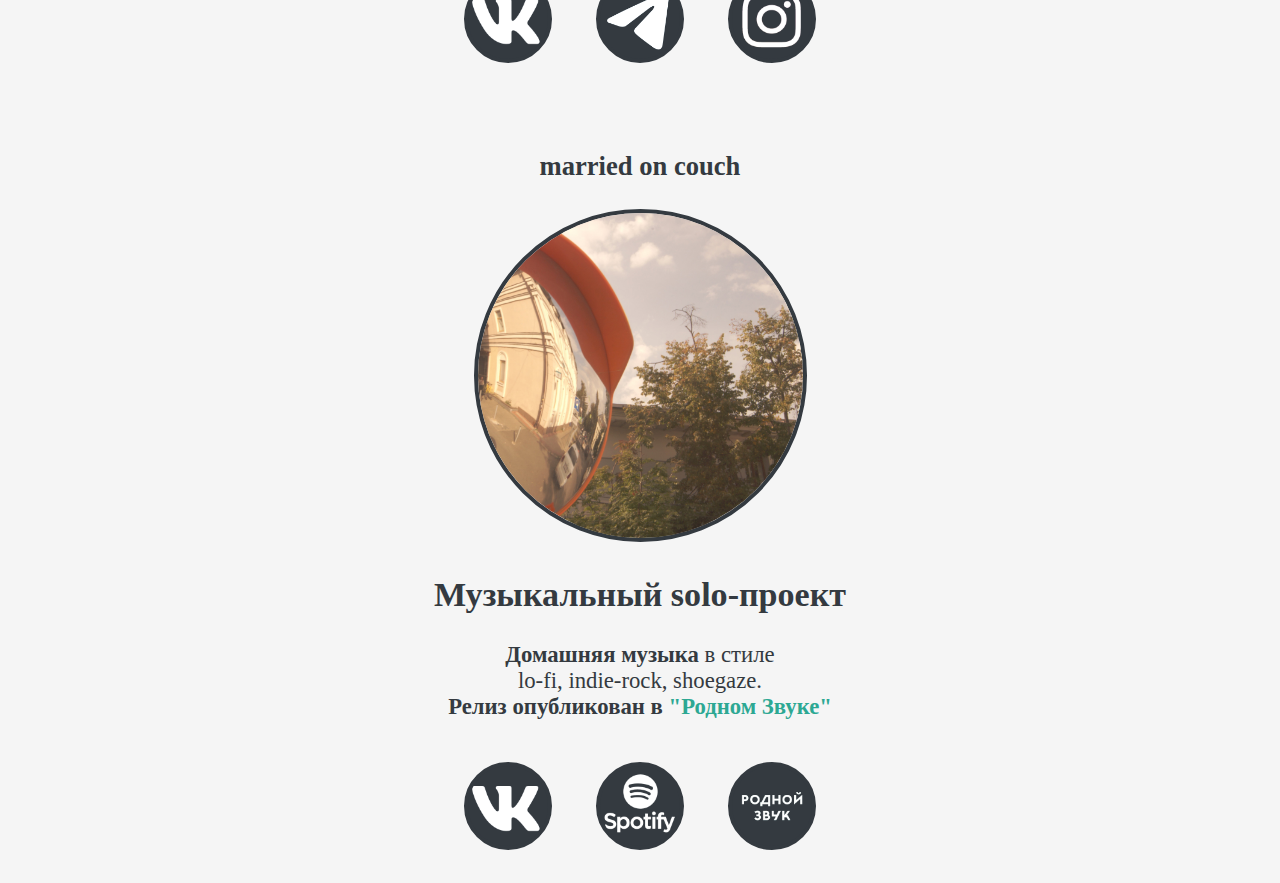
==== commit cd02039f: "Remove github button" ====
--- a/index.html
+++ b/index.html
@@ -72,7 +72,7 @@
 				<a href="https://vk.com/gafcat" target="_blank"><img class="link_image" src='vk.png'></a>
 				<a href="https://t.me/wannafuckingsleep" target="_blank"><img class="link_image"' src='tg.png'></a>
 				<a href="https://instagram.com/wannafuckingsleep" target="_blank"><img class="link_image" src='inst.png'></a>
-				<a href="https://github.com/wannafuckingsleep" target="_blank"><img class="link_image" src='git.png'></a>
+				<!--<a href="https://github.com/wannafuckingsleep" target="_blank"><img class="link_image" src='git.png'></a>-->
 			</div>
 
 			<div class="col-xs-12 col-md-4" style="background-color: whitesmoke; text-align: center;">
